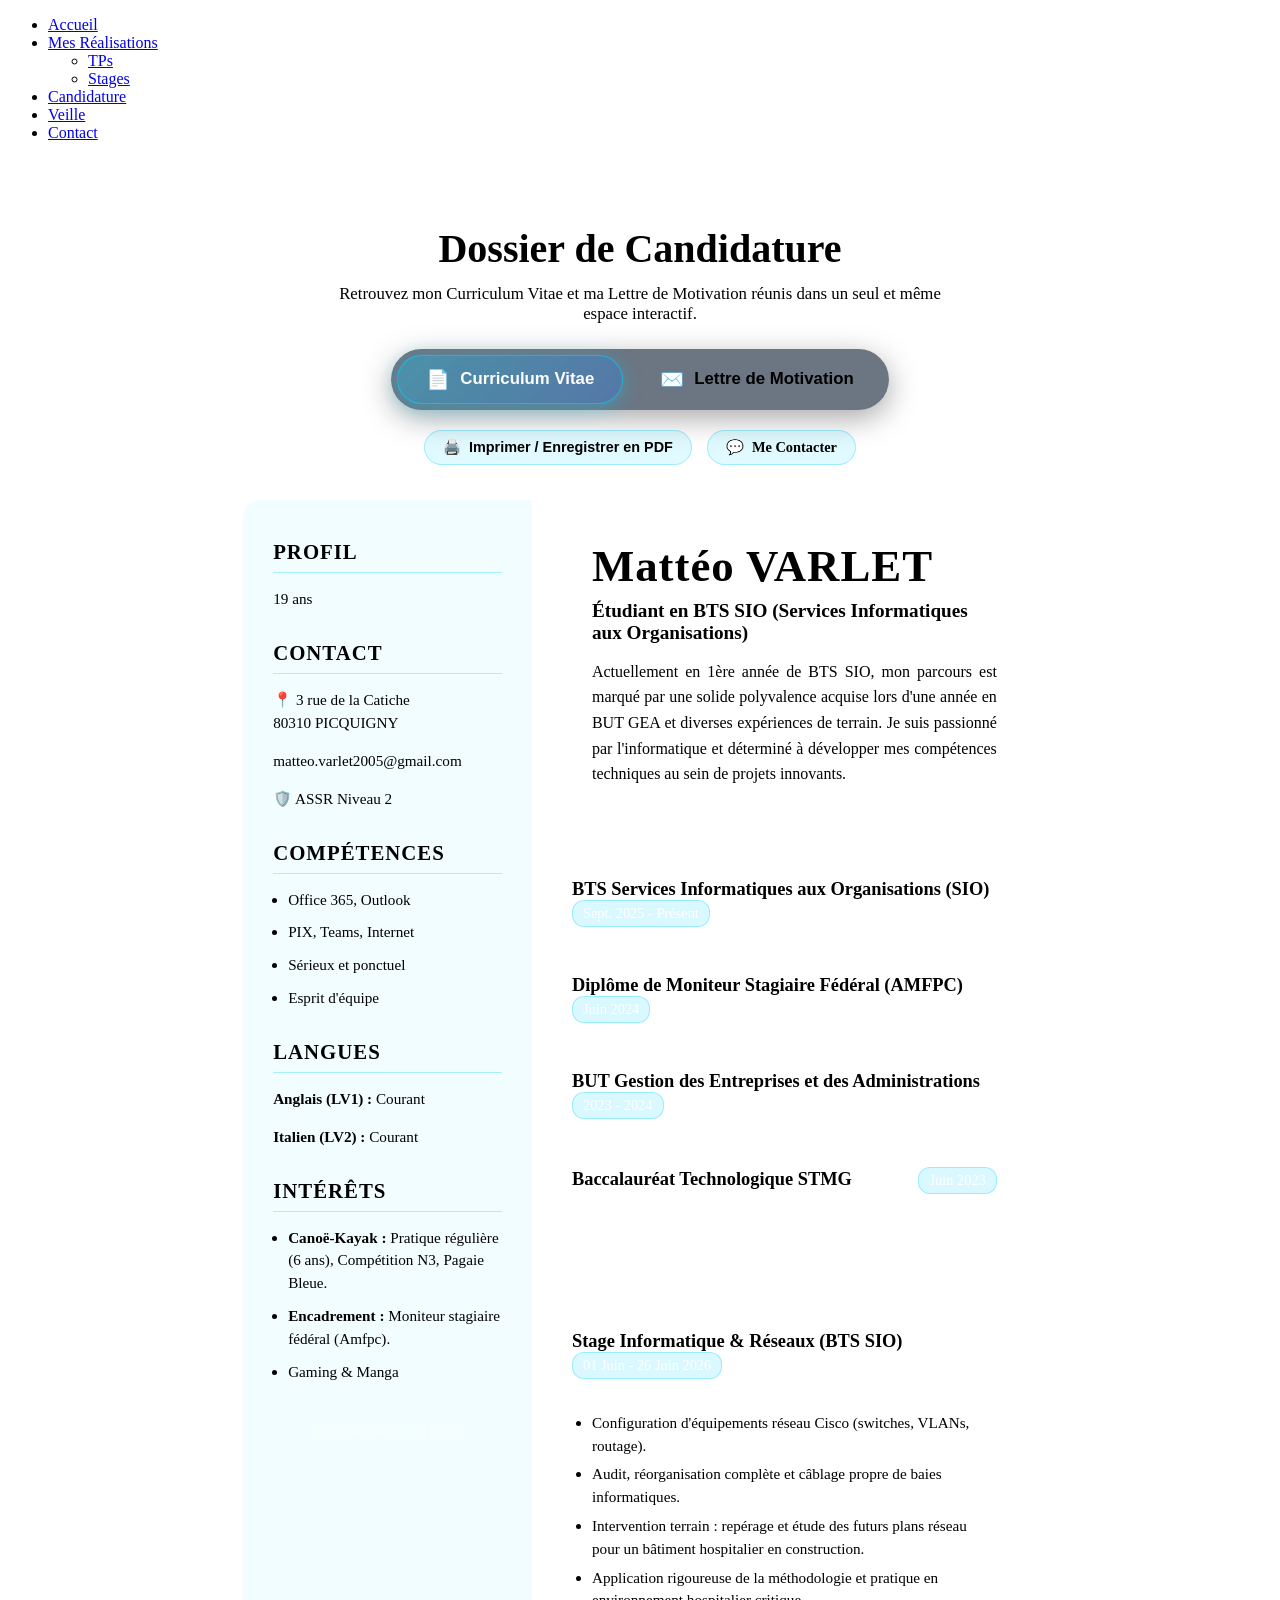
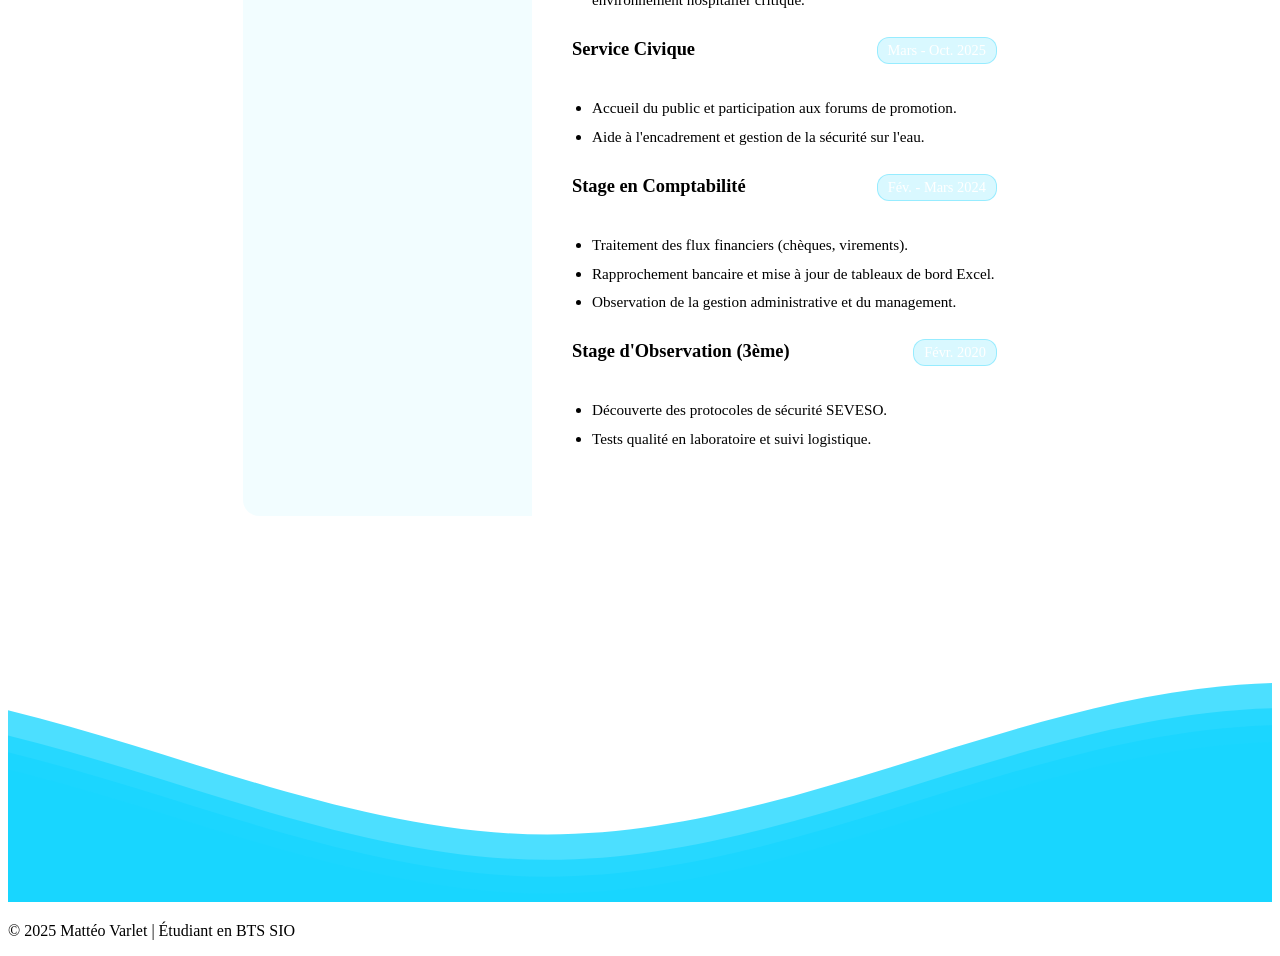
==== candidature.html @ 3c4ed254 "Add files via upload" ====
<!DOCTYPE html>
<html lang="fr">
<head>
    <meta charset="UTF-8" />
    <meta name="viewport" content="width=device-width, initial-scale=1" />
    <title>Candidature (CV & Lettre) - Portfolio de Mattéo Varlet</title>
    <link rel="stylesheet" href="css/style.css" />
    <script src="https://code.jquery.com/jquery-3.6.0.min.js"></script>
    <style>
        /* ========================================================
           STYLES ONGLET CANDIDATURE (CV & LETTRE DE MOTIVATION)
           ======================================================== */
        
        .candidature-header {
            text-align: center;
            margin-bottom: 35px;
        }

        .candidature-header h1 {
            font-size: 2.5rem;
            margin-bottom: 12px;
            color: var(--text-primary);
        }

        .candidature-header p {
            color: var(--text-secondary);
            font-size: 1.05rem;
            max-width: 650px;
            margin: 0 auto 25px;
        }

        /* Barre d'onglets (Switcher Glassmorphism) */
        .cand-switch-container {
            display: inline-flex;
            background: rgba(10, 25, 47, 0.6);
            backdrop-filter: blur(15px);
            -webkit-backdrop-filter: blur(15px);
            border: 1px solid var(--glass-border);
            border-radius: 50px;
            padding: 6px;
            box-shadow: 0 8px 30px rgba(0, 0, 0, 0.35);
            gap: 8px;
            margin-bottom: 20px;
        }

        .cand-tab-btn {
            background: transparent;
            border: 1px solid transparent;
            color: var(--text-secondary);
            font-size: 1.05rem;
            font-weight: 600;
            padding: 12px 28px;
            border-radius: 40px;
            cursor: pointer;
            transition: all 0.3s cubic-bezier(0.4, 0, 0.2, 1);
            display: flex;
            align-items: center;
            gap: 10px;
        }

        .cand-tab-btn:hover {
            color: #ffffff;
            background: rgba(0, 210, 255, 0.08);
        }

        .cand-tab-btn.active {
            background: linear-gradient(135deg, rgba(0, 210, 255, 0.3), rgba(58, 123, 213, 0.45));
            color: #ffffff;
            border: 1px solid rgba(0, 210, 255, 0.6);
            box-shadow: 0 4px 20px rgba(0, 210, 255, 0.35);
        }

        .cand-tab-btn .tab-icon {
            font-size: 1.2rem;
        }

        /* Conteneurs d'onglets */
        .cand-view {
            display: none;
        }

        .cand-view.active {
            display: block;
            animation: fadeInTab 0.4s cubic-bezier(0.4, 0, 0.2, 1) forwards;
        }

        @keyframes fadeInTab {
            from {
                opacity: 0;
                transform: translateY(14px);
            }
            to {
                opacity: 1;
                transform: translateY(0);
            }
        }

        /* Barre d'outils (actions) */
        .cand-actions-bar {
            display: flex;
            justify-content: center;
            gap: 15px;
            margin-bottom: 30px;
        }

        .cand-action-btn {
            display: inline-flex;
            align-items: center;
            gap: 8px;
            background: rgba(0, 210, 255, 0.12);
            color: var(--accent-primary);
            border: 1px solid rgba(0, 210, 255, 0.3);
            padding: 8px 18px;
            border-radius: 20px;
            font-size: 0.9rem;
            font-weight: 600;
            cursor: pointer;
            text-decoration: none;
            transition: all 0.25s ease;
        }

        .cand-action-btn:hover {
            background: var(--accent-primary);
            color: #0b132b;
            box-shadow: 0 0 15px rgba(0, 210, 255, 0.4);
            transform: translateY(-2px);
        }

        /* ─── STYLES CV ─── */
        .cv-wrapper {
            max-width: 210mm;
            margin: 0 auto 50px;
            background: var(--glass-bg);
            backdrop-filter: blur(15px);
            -webkit-backdrop-filter: blur(15px);
            border: 1px solid var(--glass-border);
            border-radius: 16px;
            box-shadow: var(--shadow-glow);
            display: flex;
            overflow: hidden;
            color: var(--text-primary);
        }

        .cv-sidebar {
            width: 35%;
            background: rgba(0, 210, 255, 0.05);
            border-right: 1px solid var(--glass-border);
            padding: 40px 30px;
        }

        .cv-sidebar h2 {
            color: var(--accent-primary);
            font-size: 1.3em;
            border-bottom: 1px solid rgba(0, 210, 255, 0.3);
            padding-bottom: 8px;
            margin-top: 30px;
            margin-bottom: 15px;
            text-transform: uppercase;
            letter-spacing: 1px;
        }

        .cv-sidebar h2:first-child {
            margin-top: 0;
        }

        .cv-sidebar p, .cv-sidebar li {
            font-size: 0.95em;
            margin-bottom: 10px;
            color: var(--text-secondary);
            line-height: 1.5;
        }

        .cv-sidebar ul {
            padding-left: 15px;
            margin: 0;
        }

        .cv-main {
            width: 65%;
            padding: 40px 40px;
        }

        .cv-header {
            border-left: 4px solid var(--accent-primary);
            padding-left: 20px;
            margin-bottom: 40px;
        }

        .cv-header h1 {
            font-size: 2.8em;
            margin: 0;
            color: var(--text-primary);
            letter-spacing: 1px;
        }

        .cv-header .cv-subtitle {
            font-size: 1.2em;
            font-weight: 600;
            color: var(--accent-primary);
            margin-top: 8px;
        }

        .cv-header .cv-objective {
            font-size: 1em;
            color: var(--text-secondary);
            margin-top: 15px;
            line-height: 1.6;
            text-align: justify;
        }

        .cv-section-title {
            font-size: 1.5em;
            color: #fff;
            border-bottom: 2px solid var(--accent-primary);
            margin-top: 35px;
            margin-bottom: 20px;
            padding-bottom: 5px;
            text-transform: uppercase;
            letter-spacing: 1px;
        }

        .cv-item {
            margin-bottom: 25px;
        }

        .cv-item-header {
            display: flex;
            justify-content: space-between;
            align-items: baseline;
            margin-bottom: 5px;
            flex-wrap: wrap;
        }

        .cv-item-title {
            font-size: 1.15em;
            font-weight: 600;
            color: var(--accent-primary);
        }

        .cv-item-date {
            font-size: 0.9em;
            color: #fff;
            background: rgba(0, 210, 255, 0.15);
            border: 1px solid rgba(0, 210, 255, 0.3);
            padding: 4px 10px;
            border-radius: 12px;
            white-space: nowrap;
        }

        .cv-item-sub {
            font-style: italic;
            color: #fff;
            display: block;
            margin-bottom: 10px;
        }

        .cv-item ul {
            margin: 0;
            padding-left: 20px;
        }

        .cv-item li {
            color: var(--text-secondary);
            margin-bottom: 6px;
            font-size: 0.95em;
            line-height: 1.5;
        }

        /* ─── STYLES LETTRE DE MOTIVATION ─── */
        .lm-wrapper {
            max-width: 820px;
            margin: 0 auto 50px;
            background: var(--glass-bg);
            backdrop-filter: blur(15px);
            -webkit-backdrop-filter: blur(15px);
            border: 1px solid var(--glass-border);
            border-radius: 16px;
            padding: 50px 60px;
            box-shadow: var(--shadow-glow);
            color: var(--text-primary);
            line-height: 1.85;
            font-size: 1.05em;
        }

        .lm-header {
            margin-bottom: 35px;
            border-bottom: 2px solid rgba(0, 210, 255, 0.3);
            padding-bottom: 20px;
        }

        .lm-object {
            font-weight: 700;
            color: var(--accent-primary);
            font-size: 1.25em;
        }

        .lm-content p {
            margin-bottom: 20px;
            color: var(--text-secondary);
            text-align: justify;
        }

        .lm-content ul {
            margin-bottom: 25px;
            padding-left: 20px;
        }

        .lm-content li {
            color: var(--text-secondary);
            margin-bottom: 12px;
            padding-left: 10px;
        }

        .lm-signature {
            margin-top: 45px;
            text-align: right;
            border-top: 1px solid rgba(255, 255, 255, 0.1);
            padding-top: 20px;
        }

        .lm-signature span {
            display: block;
            color: var(--accent-primary);
            font-size: 1.35em;
            font-weight: 700;
            margin-top: 10px;
            font-family: 'Georgia', serif;
            letter-spacing: 1px;
        }

        /* ─── RESPONSIVE ─── */
        @media (max-width: 768px) {
            .cand-switch-container {
                width: 100%;
                justify-content: center;
            }
            .cand-tab-btn {
                padding: 10px 18px;
                font-size: 0.95rem;
            }
            .cv-wrapper {
                flex-direction: column;
            }
            .cv-sidebar, .cv-main {
                width: 100%;
                padding: 30px 20px;
            }
            .cv-sidebar {
                border-right: none;
                border-bottom: 1px solid var(--glass-border);
            }
            .cv-item-header {
                flex-direction: column;
            }
            .cv-item-date {
                margin-top: 5px;
                display: inline-block;
            }
            .lm-wrapper {
                padding: 30px 20px;
            }
        }

        /* Impression propre */
        @media print {
            nav, .cand-switch-container, .cand-actions-bar, footer, .water-waves, #stars-container {
                display: none !important;
            }
            body {
                background: white !important;
                color: black !important;
            }
            .cand-view {
                display: block !important;
                opacity: 1 !important;
                transform: none !important;
            }
            .cv-wrapper, .lm-wrapper {
                border: none !important;
                box-shadow: none !important;
                background: white !important;
                color: black !important;
            }
        }
    </style>
</head>
<body>

    <nav>
        <ul class="menu">
            <li><a href="index.html">Accueil</a></li>
            <li>
                <a href="#">Mes Réalisations</a>
                <ul>
                    <li><a href="tp.html">TPs</a></li>
                    <li><a href="stages.html">Stages</a></li>
                </ul>
            </li>
            <li><a href="candidature.html" class="active">Candidature</a></li>
            <li><a href="veille.html">Veille</a></li> 
            <li><a href="contact.html">Contact</a></li>
        </ul>
    </nav>

    <main class="container" style="padding-top: 40px; padding-bottom: 100px;">
        
        <header class="candidature-header">
            <h1>Dossier de Candidature</h1>
            <p>Retrouvez mon Curriculum Vitae et ma Lettre de Motivation réunis dans un seul et même espace interactif.</p>
            
            <!-- Sélecteur d'onglet -->
            <div class="cand-switch-container" role="tablist">
                <button type="button" class="cand-tab-btn active" id="tab-btn-cv" role="tab" aria-selected="true" onclick="switchCandidatureTab('cv')">
                    <span class="tab-icon">📄</span> Curriculum Vitae
                </button>
                <button type="button" class="cand-tab-btn" id="tab-btn-lm" role="tab" aria-selected="false" onclick="switchCandidatureTab('lm')">
                    <span class="tab-icon">✉️</span> Lettre de Motivation
                </button>
            </div>

            <!-- Actions rapides -->
            <div class="cand-actions-bar">
                <button type="button" class="cand-action-btn" onclick="window.print()">
                    <span>🖨️</span> Imprimer / Enregistrer en PDF
                </button>
                <a href="contact.html" class="cand-action-btn">
                    <span>💬</span> Me Contacter
                </a>
            </div>
        </header>

        <!-- ==============================================
             VUE 1 : CURRICULUM VITAE
             ============================================== -->
        <section id="view-cv" class="cand-view active" role="tabpanel">
            <div class="cv-wrapper">
                
                <!-- Sidebar -->
                <aside class="cv-sidebar">
                    <h2>Profil</h2>
                    <p>19 ans</p>
                    
                    <h2>Contact</h2>
                    <p>📍 3 rue de la Catiche<br>80310 PICQUIGNY</p>
                    <p>matteo.varlet2005@gmail.com</p>
                    <p>🛡️ ASSR Niveau 2</p>
                    
                    <h2>Compétences</h2>
                    <ul>
                        <li>Office 365, Outlook</li>
                        <li>PIX, Teams, Internet</li>
                        <li>Sérieux et ponctuel</li>
                        <li>Esprit d'équipe</li>
                    </ul>
                    
                    <h2>Langues</h2>
                    <p><b>Anglais (LV1) :</b> Courant</p>
                    <p><b>Italien (LV2) :</b> Courant</p>
                    
                    <h2>Intérêts</h2>
                    <ul>
                        <li><b>Canoë-Kayak :</b> Pratique régulière (6 ans), Compétition N3, Pagaie Bleue.</li>
                        <li><b>Encadrement :</b> Moniteur stagiaire fédéral (Amfpc).</li>
                        <li>Gaming & Manga</li>
                    </ul>
                    
                    <p style="font-size: 0.85em; margin-top: 40px; color: rgba(255,255,255,0.3); text-align: center;">JDC effectuée le 15/11/2023</p>
                </aside>

                <!-- Main Content -->
                <div class="cv-main">
                    <div class="cv-header">
                        <h1>Mattéo VARLET</h1>
                        <div class="cv-subtitle">Étudiant en BTS SIO (Services Informatiques aux Organisations)</div>
                        <div class="cv-objective">
                            Actuellement en 1ère année de BTS SIO, mon parcours est marqué par une solide polyvalence acquise lors d'une année en BUT GEA et diverses expériences de terrain. Je suis passionné par l'informatique et déterminé à développer mes compétences techniques au sein de projets innovants.
                        </div>
                    </div>
                    
                    <div class="cv-section-title">Formation / Diplômes</div>
                    
                    <div class="cv-item">
                        <div class="cv-item-header">
                            <span class="cv-item-title">BTS Services Informatiques aux Organisations (SIO)</span>
                            <span class="cv-item-date">Sept. 2025 - Présent</span>
                        </div>
                        <span class="cv-item-sub">Lycée Saint-Rémi, Amiens</span>
                    </div>
                    
                    <div class="cv-item">
                        <div class="cv-item-header">
                            <span class="cv-item-title">Diplôme de Moniteur Stagiaire Fédéral (AMFPC)</span>
                            <span class="cv-item-date">Juin 2024</span>
                        </div>
                        <span class="cv-item-sub">Canoë-Kayak</span>
                    </div>
                    
                    <div class="cv-item">
                        <div class="cv-item-header">
                            <span class="cv-item-title">BUT Gestion des Entreprises et des Administrations</span>
                            <span class="cv-item-date">2023 - 2024</span>
                        </div>
                        <span class="cv-item-sub">IUT d'Amiens (1ère année validée)</span>
                    </div>
                    
                    <div class="cv-item">
                        <div class="cv-item-header">
                            <span class="cv-item-title">Baccalauréat Technologique STMG</span>
                            <span class="cv-item-date">Juin 2023</span>
                        </div>
                        <span class="cv-item-sub">Série Management et Gestion - Lycée La Hotoie, Amiens</span>
                    </div>
                    
                    <div class="cv-section-title">Expériences Professionnelles</div>
                    
                    <div class="cv-item">
                        <div class="cv-item-header">
                            <span class="cv-item-title">Stage Informatique & Réseaux (BTS SIO)</span>
                            <span class="cv-item-date">01 Juin - 26 Juin 2026</span>
                        </div>
                        <span class="cv-item-sub">EPSM de la Somme, Amiens (Service Informatique – 4 semaines)</span>
                        <ul>
                            <li>Configuration d'équipements réseau Cisco (switches, VLANs, routage).</li>
                            <li>Audit, réorganisation complète et câblage propre de baies informatiques.</li>
                            <li>Intervention terrain : repérage et étude des futurs plans réseau pour un bâtiment hospitalier en construction.</li>
                            <li>Application rigoureuse de la méthodologie et pratique en environnement hospitalier critique.</li>
                        </ul>
                    </div>
                    
                    <div class="cv-item">
                        <div class="cv-item-header">
                            <span class="cv-item-title">Service Civique</span>
                            <span class="cv-item-date">Mars - Oct. 2025</span>
                        </div>
                        <span class="cv-item-sub">Base Nautique de Picquigny (7 mois)</span>
                        <ul>
                            <li>Accueil du public et participation aux forums de promotion.</li>
                            <li>Aide à l'encadrement et gestion de la sécurité sur l'eau.</li>
                        </ul>
                    </div>
                    
                    <div class="cv-item">
                        <div class="cv-item-header">
                            <span class="cv-item-title">Stage en Comptabilité</span>
                            <span class="cv-item-date">Fév. - Mars 2024</span>
                        </div>
                        <span class="cv-item-sub">CAF de la Somme, Amiens (4 semaines)</span>
                        <ul>
                            <li>Traitement des flux financiers (chèques, virements).</li>
                            <li>Rapprochement bancaire et mise à jour de tableaux de bord Excel.</li>
                            <li>Observation de la gestion administrative et du management.</li>
                        </ul>
                    </div>
                    
                    <div class="cv-item">
                        <div class="cv-item-header">
                            <span class="cv-item-title">Stage d'Observation (3ème)</span>
                            <span class="cv-item-date">Févr. 2020</span>
                        </div>
                        <span class="cv-item-sub">Procter & Gamble, Amiens</span>
                        <ul>
                            <li>Découverte des protocoles de sécurité SEVESO.</li>
                            <li>Tests qualité en laboratoire et suivi logistique.</li>
                        </ul>
                    </div>

                </div>
            </div>
        </section>

        <!-- ==============================================
             VUE 2 : LETTRE DE MOTIVATION
             ============================================== -->
        <section id="view-lm" class="cand-view" role="tabpanel">
            <article class="lm-wrapper">
                <div class="lm-header">
                    <div class="lm-object">Objet : Motivé pour rejoindre votre équipe</div>
                </div>

                <div class="lm-content">
                    <p>Madame, Monsieur,</p>
                    
                    <p>Actuellement en BTS SIO, je ne cherche pas seulement à valider un diplôme, mais à mettre mon énergie et ma curiosité au service d'une entreprise qui bouge.</p>
                    
                    <p>Mon parcours est un peu atypique : j'ai commencé par la gestion (BUT GEA) avant de réaliser que ma place était dans l'informatique. Ce changement de cap prouve une chose : quand je m'engage dans une voie, c'est par choix et avec détermination.</p>
                    
                    <p>Ce qui me distingue ? Mon autonomie et mon esprit d'équipe, forgés sur le terrain :</p>
                    <ul>
                        <li><strong>7 mois de Service Civique</strong> à gérer du public et de la sécurité.</li>
                        <li><strong>6 ans de Canoë-Kayak en compétition</strong>, où j'ai appris que la discipline et l'entraide sont les clés de la réussite.</li>
                        <li><strong>Une expérience en comptabilité à la CAF</strong> qui m'a appris la rigueur et le sens du détail.</li>
                    </ul>
                    
                    <p>Je ne prétends pas tout savoir, mais j'apprends vite, je suis ponctuel et je sais m'intégrer rapidement à une équipe. Je maîtrise déjà les outils collaboratifs classiques et j'ai hâte de passer à la vitesse supérieure sur des projets techniques.</p>
                    
                    <p>On en discute de vive voix ?</p>
                </div>

                <div class="lm-signature">
                    Cordialement,
                    <span>Mattéo VARLET</span>
                </div>
            </article>
        </section>

    </main>

    <div class="water-waves">
        <svg class="waves" xmlns="http://www.w3.org/2000/svg" xmlns:xlink="http://www.w3.org/1999/xlink" viewBox="0 24 150 28" preserveAspectRatio="none" shape-rendering="auto">
            <defs>
                <path id="gentle-wave" d="M-160 44c30 0 58-18 88-18s 58 18 88 18 58-18 88-18 58 18 88 18 v44h-352z" />
            </defs>
            <g class="parallax">
                <use xlink:href="#gentle-wave" x="48" y="0" fill="rgba(0, 210, 255, 0.7)" />
                <use xlink:href="#gentle-wave" x="48" y="3" fill="rgba(0, 210, 255, 0.5)" />
                <use xlink:href="#gentle-wave" x="48" y="5" fill="rgba(0, 210, 255, 0.3)" />
                <use xlink:href="#gentle-wave" x="48" y="7" fill="rgba(0, 210, 255, 0.1)" />
            </g>
        </svg>
    </div>

    <footer>
        <div class="container">
            <p>&copy; 2025 Mattéo Varlet | Étudiant en BTS SIO</p>
        </div>
    </footer>

    <script src="js/script.js"></script>
    <script>
        function switchCandidatureTab(tab) {
            const btnCv = document.getElementById('tab-btn-cv');
            const btnLm = document.getElementById('tab-btn-lm');
            const viewCv = document.getElementById('view-cv');
            const viewLm = document.getElementById('view-lm');

            if (tab === 'lm') {
                btnLm.classList.add('active');
                btnLm.setAttribute('aria-selected', 'true');
                btnCv.classList.remove('active');
                btnCv.setAttribute('aria-selected', 'false');

                viewCv.classList.remove('active');
                viewLm.classList.add('active');
                history.replaceState(null, null, '#lm');
            } else {
                btnCv.classList.add('active');
                btnCv.setAttribute('aria-selected', 'true');
                btnLm.classList.remove('active');
                btnLm.setAttribute('aria-selected', 'false');

                viewLm.classList.remove('active');
                viewCv.classList.add('active');
                history.replaceState(null, null, '#cv');
            }
        }

        // Gestion de l'ancre URL (#lm ou #cv) au chargement
        window.addEventListener('DOMContentLoaded', () => {
            const hash = window.location.hash.toLowerCase();
            if (hash === '#lm' || hash === '#lettre' || hash === '#lettre-motivation') {
                switchCandidatureTab('lm');
            } else {
                switchCandidatureTab('cv');
            }
        });
    </script>
</body>
</html>
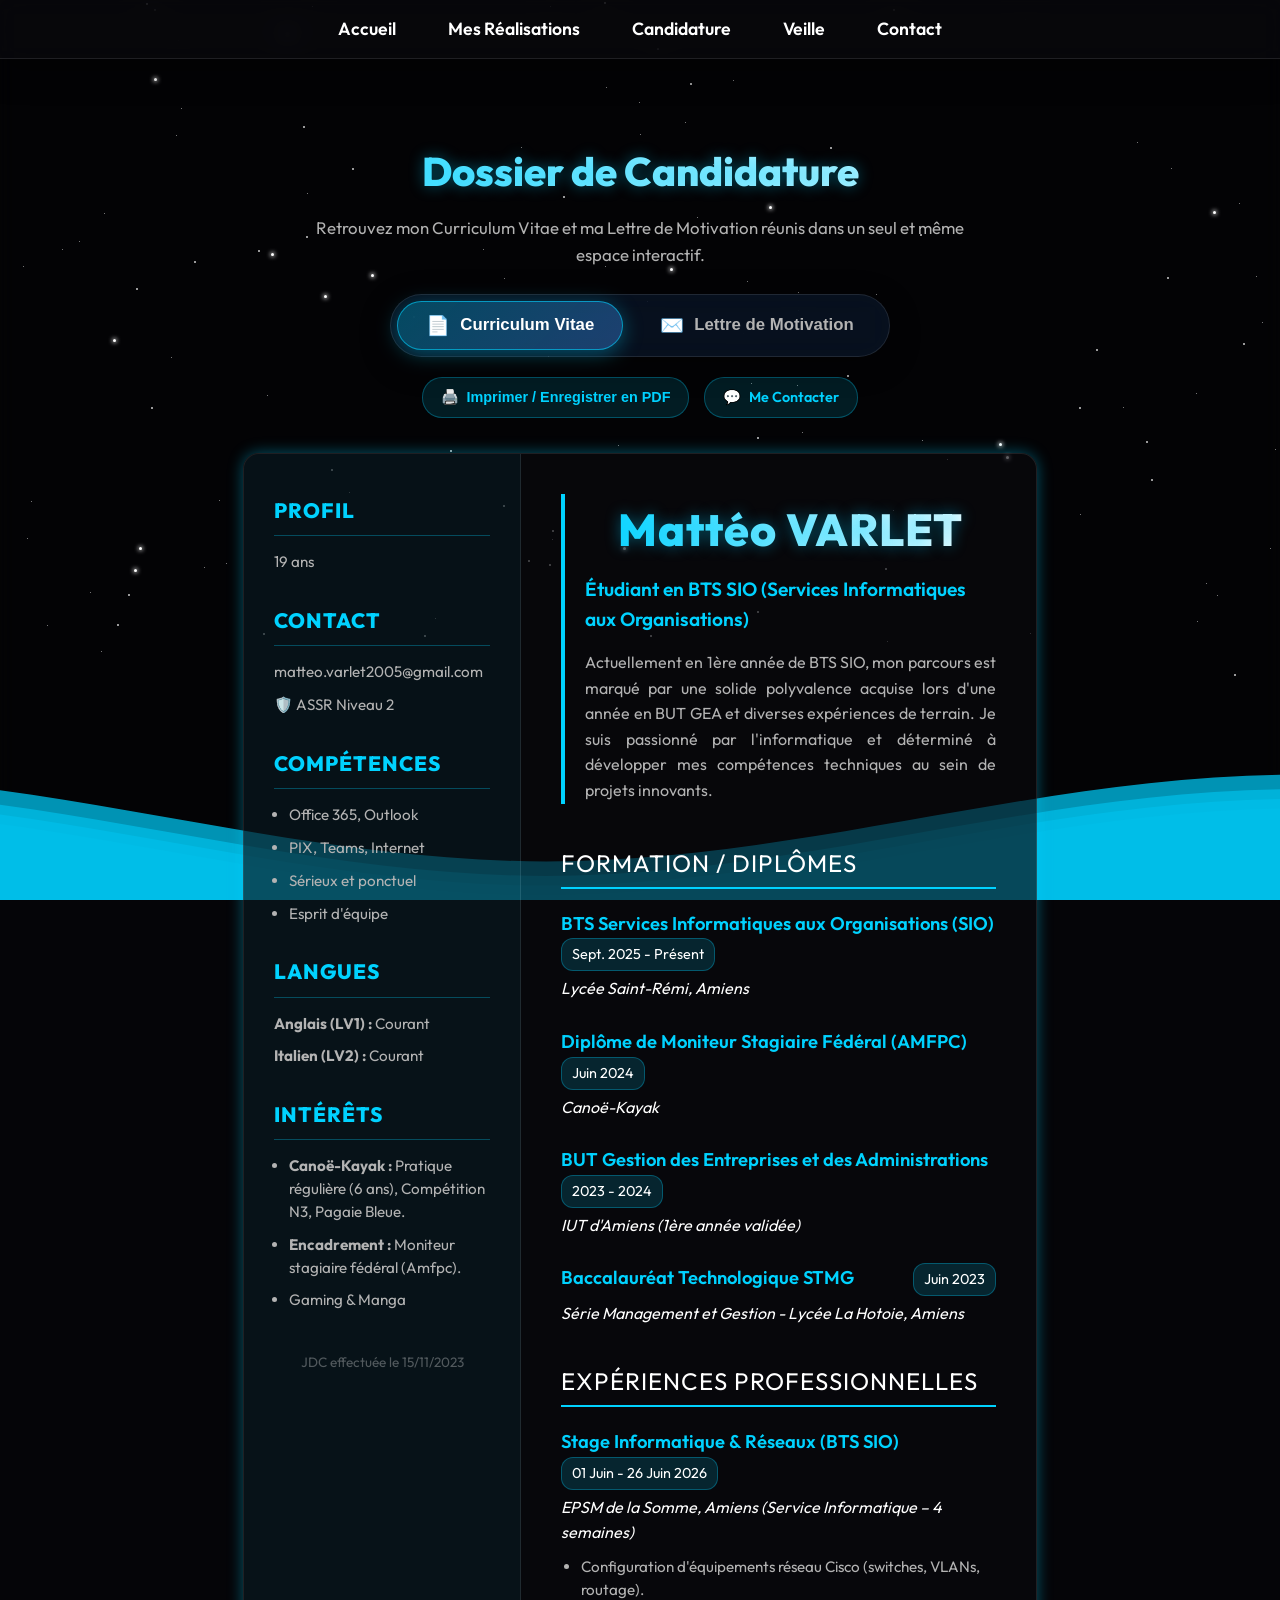
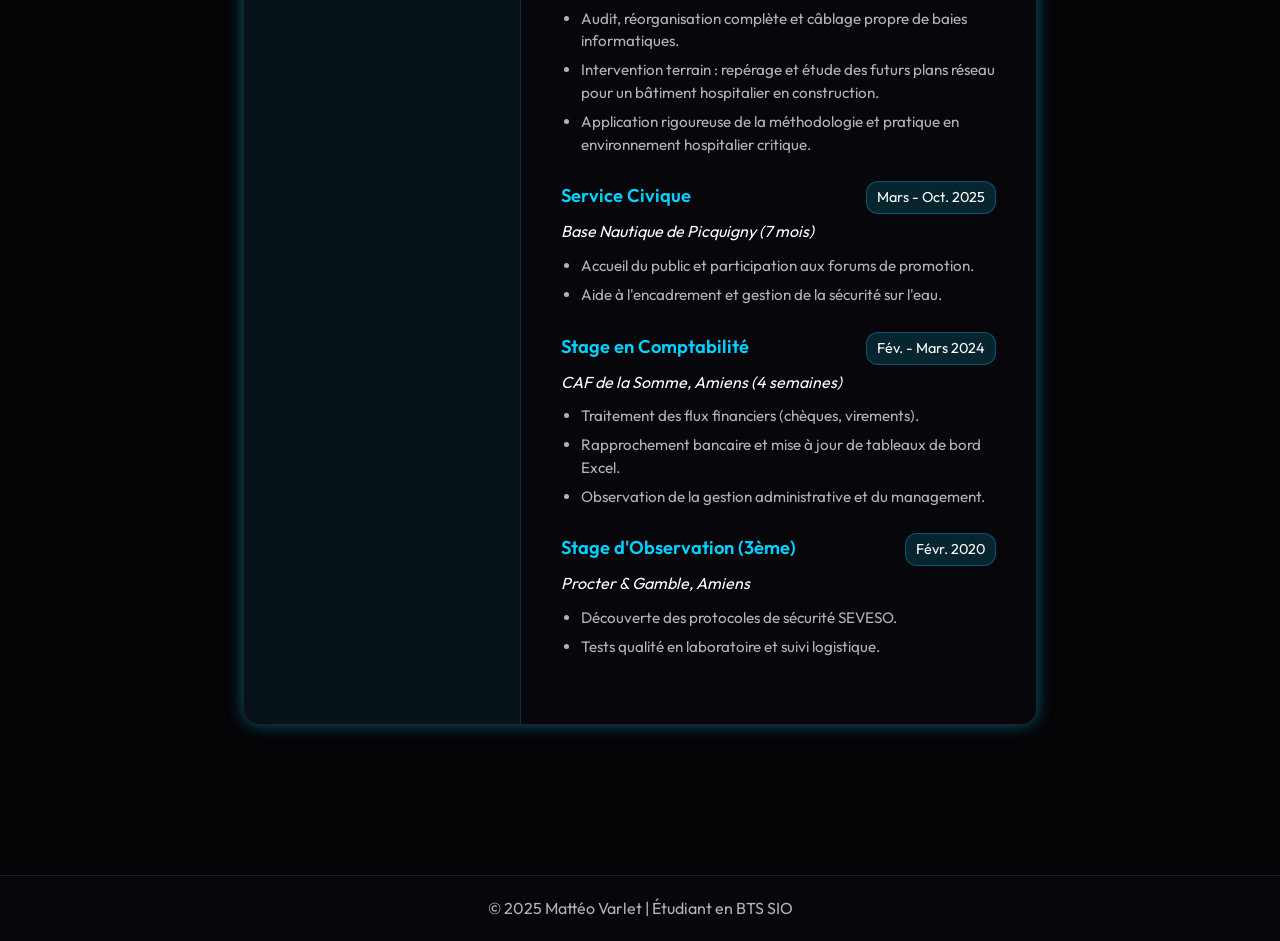
==== commit 5eb12033: "Add files via upload" ====
--- a/candidature.html
+++ b/candidature.html
@@ -441,7 +441,6 @@
                     <p>19 ans</p>
                     
                     <h2>Contact</h2>
-                    <p>📍 3 rue de la Catiche<br>80310 PICQUIGNY</p>
                     <p>matteo.varlet2005@gmail.com</p>
                     <p>🛡️ ASSR Niveau 2</p>
                     
--- a/css/style.css
+++ b/css/style.css
@@ -0,0 +1,1389 @@
+﻿@import url('https://fonts.googleapis.com/css2?family=Outfit:wght@300;400;600;800&display=swap');
+
+/* ========================================================== */
+/* 1. VARIABLES ET THÈME (GLASSMORPHISM / TECH)               */
+/* ========================================================== */
+
+:root {
+    /* Couleurs principales (Noir, Bleu Ciel, Blanc) */
+    --accent-primary: #00d2ff;
+    /* Bleu Ciel éclatant */
+    --accent-secondary: #ffffff;
+    /* Blanc */
+
+    /* Fonds Glassmorphism (Noir) */
+    --glass-bg: rgba(10, 10, 15, 0.65);
+    --glass-bg-hover: rgba(25, 25, 30, 0.8);
+    --glass-border: rgba(255, 255, 255, 0.1);
+
+    /* Texte */
+    --text-primary: #ffffff;
+    --text-secondary: #b3b3b3;
+
+    /* Ombres */
+    --shadow-soft: 0 8px 32px 0 rgba(0, 0, 0, 0.5);
+    --shadow-glow: 0 0 15px rgba(0, 210, 255, 0.4);
+}
+
+/* ========================================================== */
+/* 2. GLOBAL & TYPOGRAPHIE                                    */
+/* ========================================================== */
+
+html {
+    scroll-behavior: smooth;
+}
+
+* {
+    box-sizing: border-box;
+    margin: 0;
+    padding: 0;
+}
+
+::selection {
+    background: var(--accent-primary);
+    color: #000;
+}
+
+body {
+    font-family: 'Outfit', sans-serif;
+    line-height: 1.6;
+    color: var(--text-primary);
+    background-color: #050508;
+    /* Fond noir profond de secours */
+
+    /* Paramètres pour le GIF en arrière-plan */
+    background-image: url('../images/fond.gif');
+    /* Mettez votre GIF ici */
+    background-size: cover;
+    background-position: center;
+    background-attachment: fixed;
+
+    -webkit-font-smoothing: antialiased;
+    -moz-osx-font-smoothing: grayscale;
+    min-height: 100vh;
+    display: flex;
+    flex-direction: column;
+}
+
+/* ──────────────────────────────────────────────────────────── */
+/* CUSTOM SCROLLBAR                                             */
+/* ──────────────────────────────────────────────────────────── */
+::-webkit-scrollbar {
+    width: 8px;
+}
+
+::-webkit-scrollbar-track {
+    background: #050508;
+}
+
+::-webkit-scrollbar-thumb {
+    background: linear-gradient(to bottom, var(--accent-primary), #0077b6);
+    border-radius: 10px;
+}
+
+::-webkit-scrollbar-thumb:hover {
+    background: var(--accent-primary);
+    box-shadow: 0 0 10px var(--accent-primary);
+}
+
+/* Le main passe au-dessus du kayak et des étoiles */
+main {
+    position: relative;
+    z-index: 2;
+}
+
+/* Couche d'assombrissement par dessus le GIF pour la lisibilité */
+body::before {
+    content: '';
+    position: fixed;
+    top: 0;
+    left: 0;
+    right: 0;
+    bottom: 0;
+    background: rgba(0, 0, 0, 0.3);
+    /* Noir beaucoup moins opaque */
+    backdrop-filter: blur(8px);
+    /* Effet de flou sur le fond */
+    -webkit-backdrop-filter: blur(8px);
+    z-index: -1;
+    transition: background 1s ease, backdrop-filter 1s ease;
+}
+
+.container {
+    width: 90%;
+    max-width: 1200px;
+    margin: 0 auto;
+    padding: 0 15px;
+}
+
+h1,
+h2,
+h3,
+h4 {
+    font-weight: 800;
+}
+
+main h1 {
+    font-size: 3em;
+    margin-top: 40px;
+    margin-bottom: 20px;
+    text-align: center;
+    background: linear-gradient(90deg, var(--accent-primary), var(--accent-secondary));
+    -webkit-background-clip: text;
+    -webkit-text-fill-color: transparent;
+    text-shadow: var(--shadow-glow);
+}
+
+main h2 {
+    color: var(--text-primary);
+    border-bottom: 2px solid var(--accent-primary);
+    padding-bottom: 10px;
+    margin-top: 50px;
+    margin-bottom: 30px;
+    font-size: 2em;
+}
+
+hr {
+    border: none;
+    height: 1px;
+    background: var(--glass-border);
+    margin: 40px 0;
+}
+
+/* ========================================================== */
+/* 3. NAVIGATION (GLASSMORPHISM)                              */
+/* ========================================================== */
+
+nav {
+    background: var(--glass-bg);
+    backdrop-filter: blur(12px);
+    -webkit-backdrop-filter: blur(12px);
+    border-bottom: 1px solid var(--glass-border);
+    padding: 15px 0;
+    position: sticky;
+    top: 0;
+    z-index: 1000;
+    box-shadow: var(--shadow-soft);
+}
+
+nav ul.menu {
+    list-style: none;
+    display: flex;
+    justify-content: center;
+    align-items: center;
+    flex-wrap: wrap;
+    gap: 20px;
+}
+
+nav ul li {
+    position: relative;
+}
+
+nav ul li a {
+    color: var(--text-primary);
+    text-decoration: none;
+    font-weight: 600;
+    font-size: 1.1em;
+    padding: 8px 16px;
+    border-radius: 8px;
+    transition: all 0.4s cubic-bezier(0.4, 0, 0.2, 1);
+}
+
+nav ul li a:hover {
+    color: var(--accent-primary);
+    text-shadow: 0 0 8px rgba(0, 210, 255, 0.6);
+}
+
+nav ul li a::after {
+    content: '';
+    position: absolute;
+    bottom: 0;
+    left: 50%;
+    width: 0;
+    height: 2px;
+    background: var(--accent-primary);
+    transition: all 0.3s ease;
+    transform: translateX(-50%);
+    box-shadow: 0 0 10px var(--accent-primary);
+}
+
+nav ul li a:hover::after {
+    width: 70%;
+}
+
+/* Sous-menu */
+nav ul li ul {
+    display: none;
+    position: absolute;
+    top: 100%;
+    left: 50%;
+    transform: translateX(-50%) translateY(10px);
+    min-width: 180px;
+    background: var(--glass-bg);
+    backdrop-filter: blur(15px);
+    border: 1px solid var(--glass-border);
+    border-radius: 12px;
+    padding: 10px 0;
+    box-shadow: var(--shadow-soft);
+    opacity: 0;
+    transition: opacity 0.3s ease, transform 0.3s ease;
+}
+
+nav ul li:hover>ul {
+    display: flex;
+    flex-direction: column;
+    opacity: 1;
+    transform: translateX(-50%) translateY(0);
+}
+
+nav ul li ul li {
+    width: 100%;
+}
+
+nav ul li ul li a {
+    padding: 10px 20px;
+    display: block;
+    font-size: 1em;
+    text-align: center;
+}
+
+nav ul li ul li a:hover {
+    background: rgba(255, 255, 255, 0.1);
+}
+
+/* ========================================================== */
+/* CHAMP D'ÉTOILES                                            */
+/* ========================================================== */
+
+#stars-container {
+    position: fixed;
+    top: 0;
+    left: 0;
+    width: 100%;
+    height: 100%;
+    pointer-events: none;
+    z-index: 0;
+    overflow: hidden;
+}
+
+.star {
+    position: absolute;
+    border-radius: 50%;
+    background: #ffffff;
+    /* animation: twinkle var(--dur, 3s) ease-in-out infinite; */
+}
+
+.star-sm {
+    width: 1px;
+    height: 1px;
+    opacity: 0.6;
+}
+
+.star-md {
+    width: 2px;
+    height: 2px;
+    opacity: 0.8;
+}
+
+.star-lg {
+    width: 3px;
+    height: 3px;
+    opacity: 1;
+    box-shadow: 0 0 4px 1px rgba(255, 255, 255, 0.7);
+}
+
+@keyframes twinkle {
+
+    0%,
+    100% {
+        opacity: 0.1;
+        transform: scale(1);
+    }
+
+    50% {
+        opacity: 1;
+        transform: scale(1.4);
+    }
+}
+
+/* ========================================================== */
+/* KAYAK SVG ANIMÉ                                            */
+/* ========================================================== */
+
+#kayak-wrapper {
+    position: fixed;
+    bottom: 40px;
+    left: -250px;
+    z-index: 1;
+    pointer-events: none;
+    display: none;
+    transition: left 8s linear, opacity 0.6s ease;
+    filter: drop-shadow(0 4px 8px rgba(0, 0, 0, 0.5));
+}
+
+#kayak-svg {
+    animation: kayakBob 1.8s ease-in-out infinite;
+}
+
+.paddle-rowing {
+    transform-origin: 110px 38px;
+    animation: paddleRow 1.2s ease-in-out infinite;
+}
+
+@keyframes paddleRow {
+
+    0%,
+    100% {
+        transform: rotate(0deg);
+    }
+
+    25% {
+        transform: rotate(15deg) translateY(2px);
+    }
+
+    75% {
+        transform: rotate(-15deg) translateY(2px);
+    }
+}
+
+@keyframes kayakBob {
+
+    0%,
+    100% {
+        transform: translateY(0) rotate(0deg);
+    }
+
+    50% {
+        transform: translateY(-6px) rotate(-3deg);
+    }
+}
+
+/* ========================================================== */
+/* 4. ACCUEIL (HERO SECTION – REDESIGN COMPLET)               */
+/* ========================================================== */
+
+/* Rétro-compat : ancienne classe .hero (autres pages) */
+.hero {
+    flex: 1;
+    display: flex;
+    align-items: center;
+    justify-content: center;
+    text-align: center;
+    min-height: 80vh;
+}
+
+.hero-content {
+    background: var(--glass-bg);
+    backdrop-filter: blur(10px);
+    border: 1px solid var(--glass-border);
+    padding: 60px 40px;
+    border-radius: 24px;
+    box-shadow: var(--shadow-soft);
+    max-width: 800px;
+    animation: fadeIn 1s ease-out forwards;
+}
+
+.hero h1 {
+    font-size: 4em;
+    margin-top: 0;
+    margin-bottom: 20px;
+}
+
+.hero p {
+    font-size: 1.4em;
+    color: var(--text-secondary);
+    margin-bottom: 40px;
+}
+
+.hero-actions {
+    display: flex;
+    justify-content: center;
+    gap: 20px;
+}
+
+/* ── NOUVELLE PAGE D'ACCUEIL ── */
+.hero-fullpage {
+    min-height: 100vh;
+    display: flex;
+    flex-direction: column;
+    align-items: center;
+    justify-content: center;
+    text-align: center;
+    padding: 100px 20px 140px;
+    position: relative;
+    z-index: 1;
+}
+
+.hero-badge {
+    display: inline-block;
+    background: rgba(0, 210, 255, 0.12);
+    border: 1px solid rgba(0, 210, 255, 0.4);
+    color: var(--accent-primary);
+    font-size: 0.95em;
+    font-weight: 600;
+    padding: 6px 20px;
+    border-radius: 50px;
+    margin-bottom: 28px;
+    letter-spacing: 0.05em;
+    animation: fadeInDown 0.8s ease-out both;
+}
+
+.hero-name {
+    font-size: clamp(3em, 9vw, 6.5em);
+    font-weight: 800;
+    line-height: 1.05;
+    margin: 0 0 20px;
+    color: var(--text-primary);
+    animation: fadeInDown 1s ease-out 0.1s both;
+    background: none;
+    -webkit-text-fill-color: var(--text-primary);
+}
+
+.accent-gradient {
+    background: linear-gradient(90deg, var(--accent-primary), #a0e9ff);
+    -webkit-background-clip: text;
+    -webkit-text-fill-color: transparent;
+}
+
+.hero-subtitle {
+    font-size: clamp(1.1em, 3vw, 1.6em);
+    color: var(--accent-primary);
+    font-weight: 600;
+    margin-bottom: 20px;
+    min-height: 2em;
+    animation: fadeInDown 1s ease-out 0.2s both;
+}
+
+.typing-cursor {
+    /* animation: blink 0.8s step-end infinite; */
+    color: var(--accent-primary);
+}
+
+@keyframes blink {
+
+    0%,
+    100% {
+        opacity: 1;
+    }
+
+    50% {
+        opacity: 0;
+    }
+}
+
+.hero-desc {
+    font-size: 1.15em;
+    color: var(--text-secondary);
+    max-width: 580px;
+    margin: 0 auto 40px;
+    line-height: 1.7;
+    animation: fadeInDown 1s ease-out 0.3s both;
+}
+
+.hero-ctas {
+    display: flex;
+    gap: 16px;
+    flex-wrap: wrap;
+    justify-content: center;
+    margin-bottom: 60px;
+    animation: fadeInDown 1s ease-out 0.4s both;
+}
+
+.btn-ghost {
+    background: transparent;
+    color: var(--text-secondary);
+    border: 2px solid rgba(255, 255, 255, 0.15);
+    border-radius: 8px;
+    padding: 12px 24px;
+    font-size: 1.1em;
+    font-weight: 600;
+    cursor: pointer;
+    transition: all 0.4s cubic-bezier(0.4, 0, 0.2, 1);
+    text-decoration: none;
+    display: inline-block;
+}
+
+.btn-ghost:hover {
+    border-color: rgba(255, 255, 255, 0.4);
+    color: var(--text-primary);
+    transform: translateY(-3px);
+}
+
+/* Stats */
+.hero-stats {
+    display: flex;
+    align-items: center;
+    gap: 40px;
+    background: var(--glass-bg);
+    border: 1px solid var(--glass-border);
+    border-radius: 20px;
+    padding: 24px 48px;
+    backdrop-filter: blur(12px);
+    animation: fadeInDown 1s ease-out 0.5s both;
+    flex-wrap: wrap;
+    justify-content: center;
+}
+
+.stat-item {
+    text-align: center;
+    display: flex;
+    flex-direction: column;
+    align-items: center;
+}
+
+.stat-number {
+    font-size: 2.8em;
+    font-weight: 800;
+    color: var(--accent-primary);
+    line-height: 1;
+}
+
+.stat-plus {
+    font-size: 1.4em;
+    font-weight: 800;
+    color: var(--accent-primary);
+    line-height: 1;
+}
+
+.stat-label {
+    font-size: 0.85em;
+    color: var(--text-secondary);
+    margin-top: 6px;
+    font-weight: 600;
+}
+
+.stat-divider {
+    width: 1px;
+    height: 50px;
+    background: var(--glass-border);
+}
+
+/* Indicateur de défilement */
+.scroll-indicator {
+    position: absolute;
+    bottom: 90px;
+    left: 50%;
+    transform: translateX(-50%);
+    display: flex;
+    justify-content: center;
+    animation: fadeInDown 1s ease-out 1s both;
+}
+
+.scroll-indicator span {
+    display: block;
+    width: 24px;
+    height: 40px;
+    border: 2px solid rgba(255, 255, 255, 0.3);
+    border-radius: 12px;
+    position: relative;
+}
+
+.scroll-indicator span::after {
+    content: '';
+    position: absolute;
+    top: 6px;
+    left: 50%;
+    transform: translateX(-50%);
+    width: 4px;
+    height: 8px;
+    background: var(--accent-primary);
+    border-radius: 2px;
+    animation: scrollDot 1.5s ease-in-out infinite;
+}
+
+@keyframes scrollDot {
+    0% {
+        top: 6px;
+        opacity: 1;
+    }
+
+    100% {
+        top: 22px;
+        opacity: 0;
+    }
+}
+
+/* ── SECTIONS COMMUNES ── */
+.section-block {
+    padding: 100px 0;
+    position: relative;
+    z-index: 1;
+}
+
+.section-label {
+    font-size: 0.9em;
+    font-weight: 700;
+    letter-spacing: 0.15em;
+    text-transform: uppercase;
+    color: var(--accent-primary);
+    margin-bottom: 12px;
+    text-align: center;
+}
+
+.section-title {
+    font-size: clamp(2em, 5vw, 3em);
+    font-weight: 800;
+    text-align: center;
+    margin-bottom: 60px;
+    color: var(--text-primary);
+    border: none;
+    margin-top: 0;
+    padding: 0;
+}
+
+/* ── SKILLS GRID ── */
+.skills-grid {
+    display: grid;
+    grid-template-columns: repeat(auto-fit, minmax(280px, 1fr));
+    gap: 28px;
+}
+
+.skill-card {
+    background: var(--glass-bg);
+    border: 1px solid var(--glass-border);
+    border-radius: 20px;
+    padding: 36px 28px;
+    backdrop-filter: blur(12px);
+    transition: transform 0.35s ease, box-shadow 0.35s ease, border-color 0.35s ease;
+    opacity: 0;
+    transform: translateY(30px);
+}
+
+.skill-card.revealed {
+    opacity: 1;
+    transform: translateY(0);
+    transition: opacity 0.6s ease, transform 0.6s ease, box-shadow 0.35s ease, border-color 0.35s ease;
+}
+
+.skill-card:hover {
+    transform: translateY(-8px) scale(1.02);
+    box-shadow: 0 15px 45px rgba(0, 210, 255, 0.3);
+    border-color: var(--accent-primary);
+    background: var(--glass-bg-hover);
+}
+
+.skill-icon {
+    font-size: 2.8em;
+    margin-bottom: 18px;
+    display: block;
+}
+
+.skill-card h3 {
+    font-size: 1.3em;
+    margin-bottom: 12px;
+    color: var(--text-primary);
+}
+
+.skill-card p {
+    color: var(--text-secondary);
+    line-height: 1.6;
+    font-size: 0.95em;
+    margin-bottom: 20px;
+}
+
+.skill-tags {
+    display: flex;
+    flex-wrap: wrap;
+    gap: 8px;
+}
+
+.skill-tags span {
+    font-size: 0.78em;
+    font-weight: 700;
+    padding: 4px 12px;
+    border-radius: 50px;
+    background: rgba(0, 210, 255, 0.12);
+    border: 1px solid rgba(0, 210, 255, 0.3);
+    color: var(--accent-primary);
+}
+
+/* ── TIMELINE ── */
+.timeline {
+    position: relative;
+    max-width: 750px;
+    margin: 0 auto;
+    padding-left: 40px;
+}
+
+.timeline::before {
+    content: '';
+    position: absolute;
+    left: 12px;
+    top: 0;
+    bottom: 0;
+    width: 2px;
+    background: linear-gradient(to bottom, var(--accent-primary), transparent);
+}
+
+.timeline-item {
+    position: relative;
+    margin-bottom: 50px;
+    opacity: 0;
+    transform: translateX(-20px);
+}
+
+.timeline-item.revealed {
+    opacity: 1;
+    transform: translateX(0);
+    transition: opacity 0.6s ease, transform 0.6s ease;
+}
+
+.timeline-dot {
+    position: absolute;
+    left: -34px;
+    top: 18px;
+    width: 14px;
+    height: 14px;
+    border-radius: 50%;
+    background: var(--accent-primary);
+    box-shadow: 0 0 12px rgba(0, 210, 255, 0.7);
+    border: 2px solid #050508;
+}
+
+.timeline-card {
+    background: var(--glass-bg);
+    border: 1px solid var(--glass-border);
+    border-radius: 16px;
+    padding: 28px 32px;
+    backdrop-filter: blur(10px);
+    transition: border-color 0.3s ease, box-shadow 0.3s ease;
+}
+
+.timeline-card:hover {
+    border-color: rgba(0, 210, 255, 0.35);
+    box-shadow: 0 8px 30px rgba(0, 210, 255, 0.15);
+}
+
+.timeline-date {
+    font-size: 0.85em;
+    color: var(--accent-primary);
+    font-weight: 700;
+    letter-spacing: 0.05em;
+    display: block;
+    margin-bottom: 8px;
+}
+
+.timeline-card h3 {
+    font-size: 1.25em;
+    color: var(--text-primary);
+    margin-bottom: 10px;
+}
+
+.timeline-card p {
+    color: var(--text-secondary);
+    font-size: 0.95em;
+    line-height: 1.6;
+    margin-bottom: 14px;
+}
+
+.timeline-badge {
+    display: inline-block;
+    font-size: 0.8em;
+    font-weight: 700;
+    padding: 4px 14px;
+    border-radius: 50px;
+    background: rgba(0, 210, 255, 0.15);
+    border: 1px solid rgba(0, 210, 255, 0.35);
+    color: var(--accent-primary);
+}
+
+/* ── CTA SECTION ── */
+.cta-section {
+    padding: 60px 0 140px;
+    position: relative;
+    z-index: 1;
+}
+
+.cta-card {
+    background: linear-gradient(135deg, rgba(0, 210, 255, 0.1), rgba(10, 10, 15, 0.6));
+    border: 1px solid rgba(0, 210, 255, 0.3);
+    border-radius: 24px;
+    padding: 60px 40px;
+    text-align: center;
+    backdrop-filter: blur(12px);
+    opacity: 0;
+    transform: translateY(20px);
+}
+
+.cta-card.revealed {
+    opacity: 1;
+    transform: translateY(0);
+    transition: opacity 0.7s ease, transform 0.7s ease;
+}
+
+.cta-card h2 {
+    font-size: 2.2em;
+    color: var(--text-primary);
+    margin-bottom: 16px;
+    border: none;
+    margin-top: 0;
+    padding: 0;
+}
+
+.cta-card p {
+    color: var(--text-secondary);
+    font-size: 1.1em;
+    margin-bottom: 32px;
+}
+
+.cta-actions {
+    display: flex;
+    gap: 16px;
+    justify-content: center;
+    flex-wrap: wrap;
+}
+
+/* ── ANIMATION ENTRÉE ── */
+@keyframes fadeInDown {
+    from {
+        opacity: 0;
+        transform: translateY(-20px);
+    }
+
+    to {
+        opacity: 1;
+        transform: translateY(0);
+    }
+}
+
+@keyframes fadeIn {
+    from {
+        opacity: 0;
+        transform: translateY(20px);
+    }
+
+    to {
+        opacity: 1;
+        transform: translateY(0);
+    }
+}
+
+/* ========================================================== */
+/* 5. BOUTONS                                                 */
+/* ========================================================== */
+
+.btn {
+    display: inline-block;
+    padding: 12px 24px;
+    font-size: 1.1em;
+    font-weight: 600;
+    text-decoration: none;
+    border: none;
+    border-radius: 8px;
+    cursor: pointer;
+    transition: all 0.4s cubic-bezier(0.4, 0, 0.2, 1);
+    text-align: center;
+    position: relative;
+    overflow: hidden;
+}
+
+.btn:active {
+    transform: translateY(2px) scale(0.96);
+}
+
+.btn-primary {
+    background: linear-gradient(45deg, var(--accent-primary), var(--accent-secondary));
+    color: #000;
+    font-weight: 800;
+    box-shadow: 0 4px 15px rgba(0, 210, 255, 0.3);
+}
+
+.btn-primary:hover {
+    transform: translateY(-4px) scale(1.03);
+    box-shadow: 0 8px 25px rgba(0, 210, 255, 0.6);
+}
+
+.btn-outline {
+    background: transparent;
+    color: var(--text-primary);
+    border: 2px solid var(--accent-primary);
+}
+
+.btn-outline:hover {
+    background: rgba(0, 210, 255, 0.1);
+    color: var(--accent-primary);
+    transform: translateY(-4px) scale(1.03);
+    box-shadow: 0 8px 25px rgba(0, 210, 255, 0.3);
+    border-color: var(--accent-primary);
+}
+
+.btn-icon {
+    margin-left: 8px;
+}
+
+/* ========================================================== */
+/* 6. CARTES ET MODULES (TPs, STAGES)                         */
+/* ========================================================== */
+
+.module-header {
+    border-bottom: 1px solid rgba(0, 210, 255, 0.3);
+    padding-bottom: 15px;
+    margin-bottom: 30px;
+    margin-top: 70px;
+}
+
+.module-header h2 {
+    font-size: 2em;
+    color: var(--accent-primary);
+    margin: 0 0 5px 0;
+}
+
+.module-header p {
+    color: var(--text-secondary);
+    font-size: 1.1em;
+    margin: 0;
+}
+
+.tp-grid {
+    display: grid;
+    grid-template-columns: 1fr;
+    /* Mobile par défaut */
+    gap: 30px;
+    margin-bottom: 40px;
+}
+
+@media (min-width: 768px) {
+    .tp-grid {
+        grid-template-columns: repeat(2, 1fr);
+    }
+}
+
+@media (min-width: 1024px) {
+    .tp-grid {
+        grid-template-columns: repeat(3, 1fr);
+    }
+}
+
+.tp-item,
+.en-construction {
+    background: var(--glass-bg);
+    backdrop-filter: blur(10px);
+    border: 1px solid var(--glass-border);
+    border-radius: 16px;
+    padding: 30px;
+    box-shadow: var(--shadow-soft);
+    transition: transform 0.3s ease, box-shadow 0.3s ease, border-color 0.3s ease;
+    display: flex;
+    flex-direction: column;
+}
+
+.tp-item:hover {
+    transform: translateY(-5px);
+    box-shadow: var(--shadow-glow);
+    border-color: rgba(0, 210, 255, 0.3);
+}
+
+.tp-item h3 {
+    color: var(--text-primary);
+    font-size: 1.5em;
+    margin-bottom: 15px;
+}
+
+.technologies {
+    color: var(--accent-primary);
+    font-size: 0.9em;
+    margin-bottom: 15px;
+    font-weight: 600;
+}
+
+.tp-item p {
+    color: var(--text-secondary);
+    flex-grow: 1;
+    margin-bottom: 25px;
+}
+
+.tp-actions {
+    display: flex;
+    gap: 15px;
+    flex-wrap: wrap;
+}
+
+/* --- Vue en Liste (Pour les TPs additionnels) --- */
+.tp-list {
+    display: flex;
+    flex-direction: column;
+    gap: 15px;
+    margin-bottom: 40px;
+}
+
+.tp-list-item {
+    background: var(--glass-bg);
+    backdrop-filter: blur(10px);
+    border: 1px solid var(--glass-border);
+    border-radius: 12px;
+    padding: 15px 25px;
+    display: flex;
+    justify-content: space-between;
+    align-items: center;
+    transition: all 0.4s cubic-bezier(0.4, 0, 0.2, 1);
+}
+
+.tp-list-item:hover {
+    background: var(--glass-bg-hover);
+    border-color: var(--accent-primary);
+    transform: translateX(5px);
+    box-shadow: -5px 0 15px rgba(0, 210, 255, 0.2);
+}
+
+.tp-list-title {
+    font-size: 1.2em;
+    font-weight: 600;
+    color: var(--text-primary);
+    display: flex;
+    align-items: center;
+    gap: 15px;
+}
+
+.tp-list-badge {
+    background: rgba(255, 255, 255, 0.1);
+    color: var(--accent-primary);
+    padding: 4px 10px;
+    border-radius: 20px;
+    font-size: 0.8em;
+    font-weight: 800;
+}
+
+.tp-list-actions {
+    display: flex;
+    gap: 10px;
+}
+
+.tp-list-actions .btn {
+    padding: 8px 15px;
+    font-size: 0.9em;
+}
+
+/* ========================================================== */
+/* 7. PAGE CONTACT                                            */
+/* ========================================================== */
+
+.contact-section {
+    padding: 60px 0;
+}
+
+.contact-form {
+    background: var(--glass-bg);
+    backdrop-filter: blur(10px);
+    -webkit-backdrop-filter: blur(10px);
+    border: 1px solid var(--glass-border);
+    padding: 40px;
+    border-radius: 16px;
+    max-width: 700px;
+    margin: 0 auto 50px;
+    box-shadow: var(--shadow-soft);
+    animation: slideUpFade 0.8s ease-out forwards;
+}
+
+@keyframes slideUpFade {
+    0% {
+        opacity: 0;
+        transform: translateY(30px);
+    }
+
+    100% {
+        opacity: 1;
+        transform: translateY(0);
+    }
+}
+
+.form-group {
+    margin-bottom: 25px;
+}
+
+.form-group label {
+    display: block;
+    margin-bottom: 8px;
+    font-weight: 600;
+    color: var(--text-primary);
+}
+
+.form-group input,
+.form-group textarea {
+    width: 100%;
+    padding: 12px 15px;
+    background: rgba(255, 255, 255, 0.05);
+    border: 1px solid rgba(255, 255, 255, 0.1);
+    border-radius: 8px;
+    color: var(--text-primary);
+    font-family: inherit;
+    font-size: 1em;
+    transition: all 0.3s cubic-bezier(0.175, 0.885, 0.32, 1.275);
+}
+
+.form-group input:hover,
+.form-group textarea:hover {
+    background: rgba(255, 255, 255, 0.08);
+    border-color: rgba(0, 210, 255, 0.3);
+}
+
+.form-group input:focus,
+.form-group textarea:focus {
+    outline: none;
+    border-color: var(--accent-primary);
+    box-shadow: 0 0 15px rgba(0, 210, 255, 0.4);
+    background: rgba(255, 255, 255, 0.15);
+    transform: scale(1.02);
+}
+
+.social-links {
+    text-align: center;
+    background: var(--glass-bg);
+    padding: 30px;
+    border-radius: 16px;
+    border: 1px solid var(--glass-border);
+    max-width: 700px;
+    margin: 0 auto;
+}
+
+.social-links h2 {
+    margin-top: 0;
+    border-bottom: none;
+}
+
+.social-links ul {
+    list-style: none;
+    display: flex;
+    justify-content: center;
+    gap: 20px;
+}
+
+.social-links ul li a {
+    display: inline-block;
+    padding: 10px 20px;
+    background: rgba(255, 255, 255, 0.05);
+    border: 1px solid var(--glass-border);
+    border-radius: 8px;
+    color: var(--text-primary);
+    text-decoration: none;
+    font-weight: 600;
+    transition: all 0.4s cubic-bezier(0.4, 0, 0.2, 1);
+}
+
+.social-links ul li a:hover {
+    background: var(--accent-primary);
+    border-color: var(--accent-primary);
+    color: #0f0f13;
+    transform: translateY(-3px);
+}
+
+/* ========================================================== */
+/* 8. MODALE PDF & FOOTER                                     */
+/* ========================================================== */
+
+#pdf-viewer {
+    position: fixed;
+    top: 0;
+    left: 0;
+    width: 100%;
+    height: 100%;
+    background: rgba(0, 0, 0, 0.85);
+    backdrop-filter: blur(8px);
+    z-index: 2000;
+    display: none;
+    justify-content: center;
+    align-items: center;
+}
+
+#pdf-iframe {
+    width: 90%;
+    height: 85%;
+    border: 1px solid var(--glass-border);
+    border-radius: 12px;
+    box-shadow: var(--shadow-glow);
+    background: #fff;
+    /* Fond blanc pour le PDF */
+}
+
+#close-pdf {
+    position: absolute;
+    top: 20px;
+    right: 30px;
+    color: var(--text-primary);
+    font-size: 40px;
+    cursor: pointer;
+    transition: color 0.3s;
+}
+
+#close-pdf:hover {
+    color: var(--accent-primary);
+}
+
+footer {
+    background: var(--glass-bg);
+    border-top: 1px solid var(--glass-border);
+    text-align: center;
+    padding: 20px 0;
+    margin-top: auto;
+    color: var(--text-secondary);
+}
+
+/* ========================================================== */
+/* 9. RESPONSIVE                                              */
+/* ========================================================== */
+
+@media (max-width: 768px) {
+    .hero h1 {
+        font-size: 2.5em;
+    }
+
+    .hero p {
+        font-size: 1.1em;
+    }
+
+    nav ul.menu {
+        flex-direction: column;
+        gap: 10px;
+    }
+
+    nav ul li ul {
+        position: static;
+        transform: none;
+        box-shadow: none;
+        border: none;
+        opacity: 1;
+        display: none;
+    }
+
+    nav ul li:hover>ul {
+        display: block;
+    }
+
+    .hero-actions {
+        flex-direction: column;
+    }
+
+    .contact-form,
+    .social-links {
+        padding: 20px;
+    }
+
+    .tp-actions {
+        flex-direction: column;
+    }
+}
+
+/* ========================================================== */
+/* EFFET D'EAU / RIVIÈRE (ANIMATION SVG)                      */
+/* ========================================================== */
+
+.water-waves {
+    position: fixed;
+    bottom: 0;
+    left: 0;
+    width: 100%;
+    height: 15vh;
+    min-height: 100px;
+    max-height: 150px;
+    z-index: -1;
+    overflow: hidden;
+    pointer-events: none;
+}
+
+.waves {
+    position: relative;
+    width: 100%;
+    height: 100%;
+    margin-bottom: -7px;
+}
+
+.parallax>use {
+    animation: move-forever 25s cubic-bezier(.55, .5, .45, .5) infinite;
+}
+
+.parallax>use:nth-child(1) {
+    animation-delay: -2s;
+    animation-duration: 7s;
+}
+
+.parallax>use:nth-child(2) {
+    animation-delay: -3s;
+    animation-duration: 10s;
+}
+
+.parallax>use:nth-child(3) {
+    animation-delay: -4s;
+    animation-duration: 13s;
+}
+
+.parallax>use:nth-child(4) {
+    animation-delay: -5s;
+    animation-duration: 20s;
+}
+
+@keyframes move-forever {
+    0% {
+        transform: translate3d(-90px, 0, 0);
+    }
+
+    100% {
+        transform: translate3d(85px, 0, 0);
+    }
+}
+
+/* kayak SVG géré dans style.css section 4 – voir ci-dessus */
+
+/* ========================================================== */
+/* MÉTÉO : ORAGE ET PLUIE                                     */
+/* ========================================================== */
+
+.storm-mode::before {
+    background: rgba(0, 0, 0, 0.6);
+    /* Ciel plus sombre pendant l'orage */
+    backdrop-filter: blur(5px);
+}
+
+.storm-mode::after {
+    content: '';
+    position: fixed;
+    top: 0;
+    left: 0;
+    right: 0;
+    bottom: 0;
+    background: white;
+    z-index: 9999;
+    opacity: 0;
+    pointer-events: none;
+    /* animation: lightning 12s infinite; */
+}
+
+@keyframes lightning {
+
+    0%,
+    91%,
+    94%,
+    97%,
+    100% {
+        opacity: 0;
+    }
+
+    92% {
+        opacity: 0.8;
+    }
+
+    95% {
+        opacity: 0.5;
+    }
+
+    96% {
+        opacity: 0.9;
+    }
+}
+
+.storm-mode {
+    /* Pluie avec un repeating linear gradient sur le body */
+    background-image:
+        repeating-linear-gradient(15deg, transparent, transparent 20px, rgba(255, 255, 255, 0.15) 20px, rgba(255, 255, 255, 0.15) 22px),
+        url('../images/fond.gif');
+    background-size: 150px 150px, cover;
+    animation: rainDrop 0.6s linear infinite;
+}
+
+@keyframes rainDrop {
+    from {
+        background-position: 0 0, center;
+    }
+
+    to {
+        background-position: -150px 150px, center;
+    }
+}
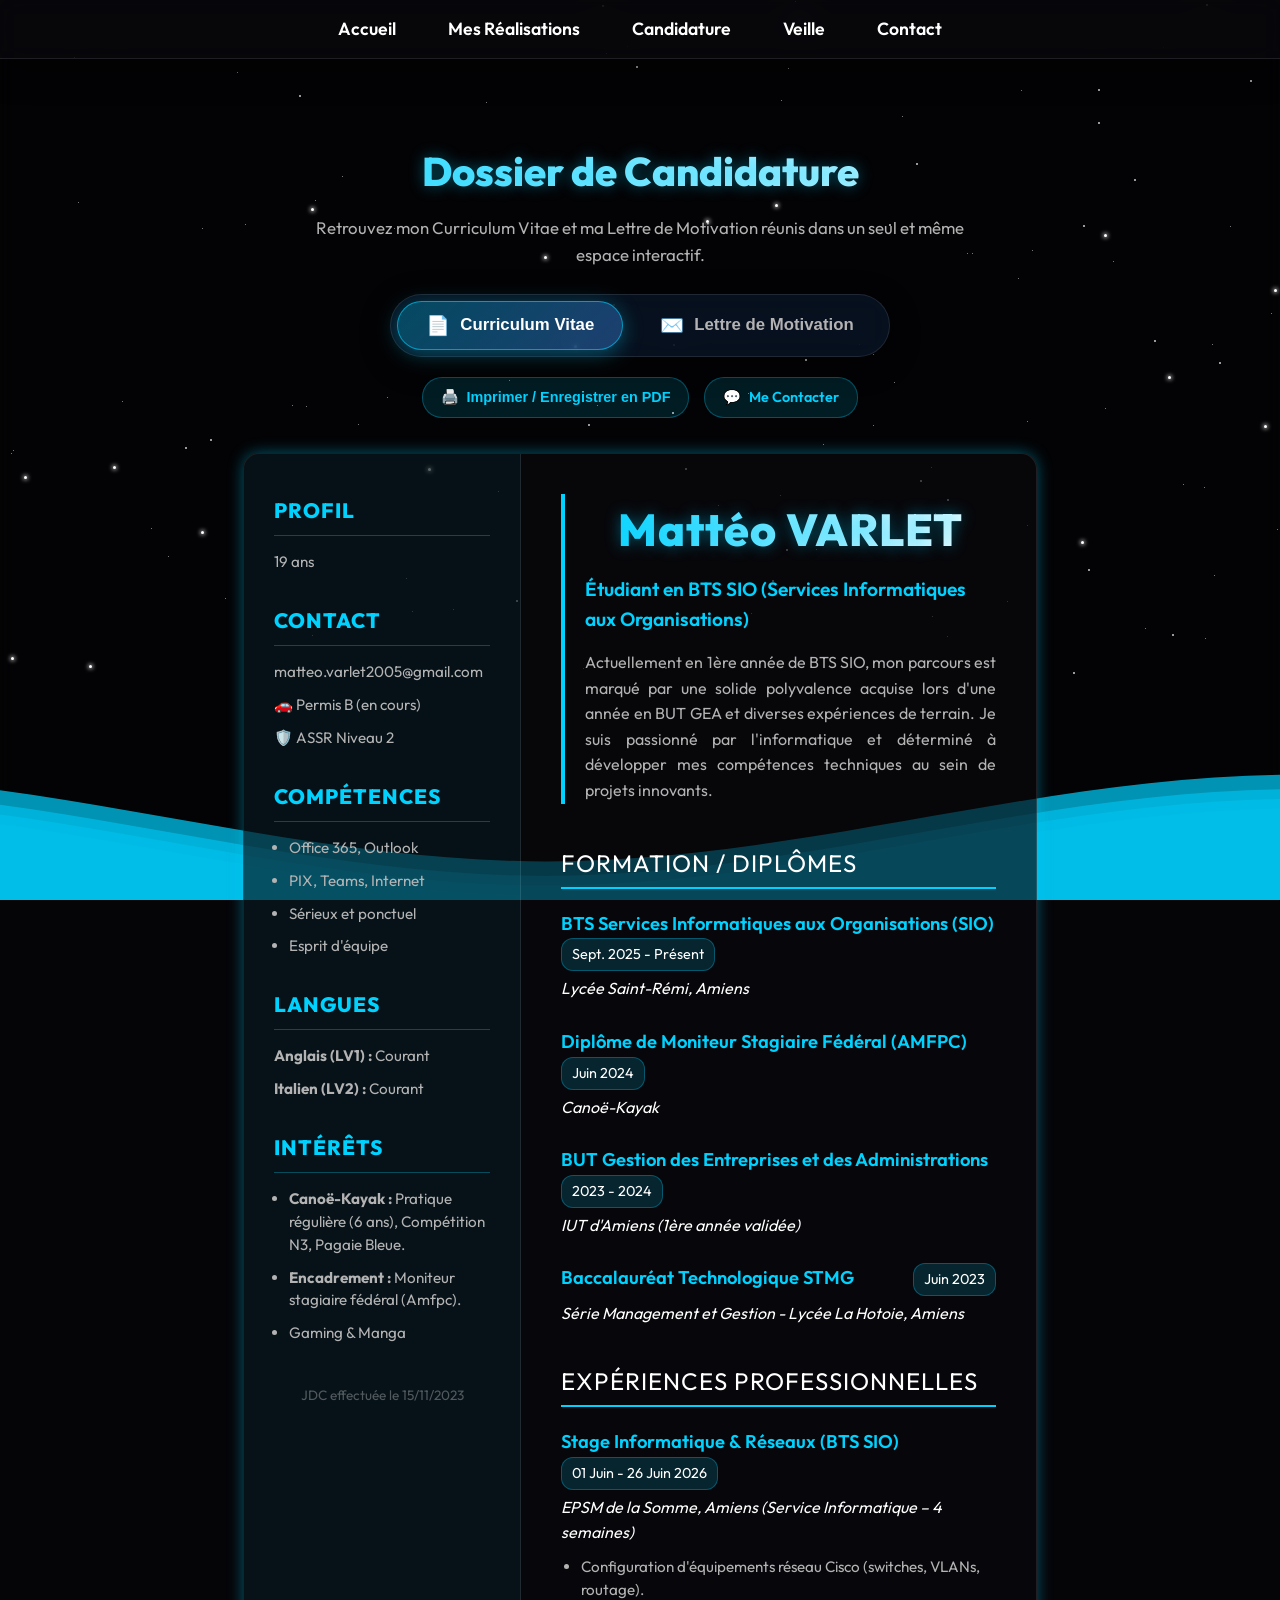
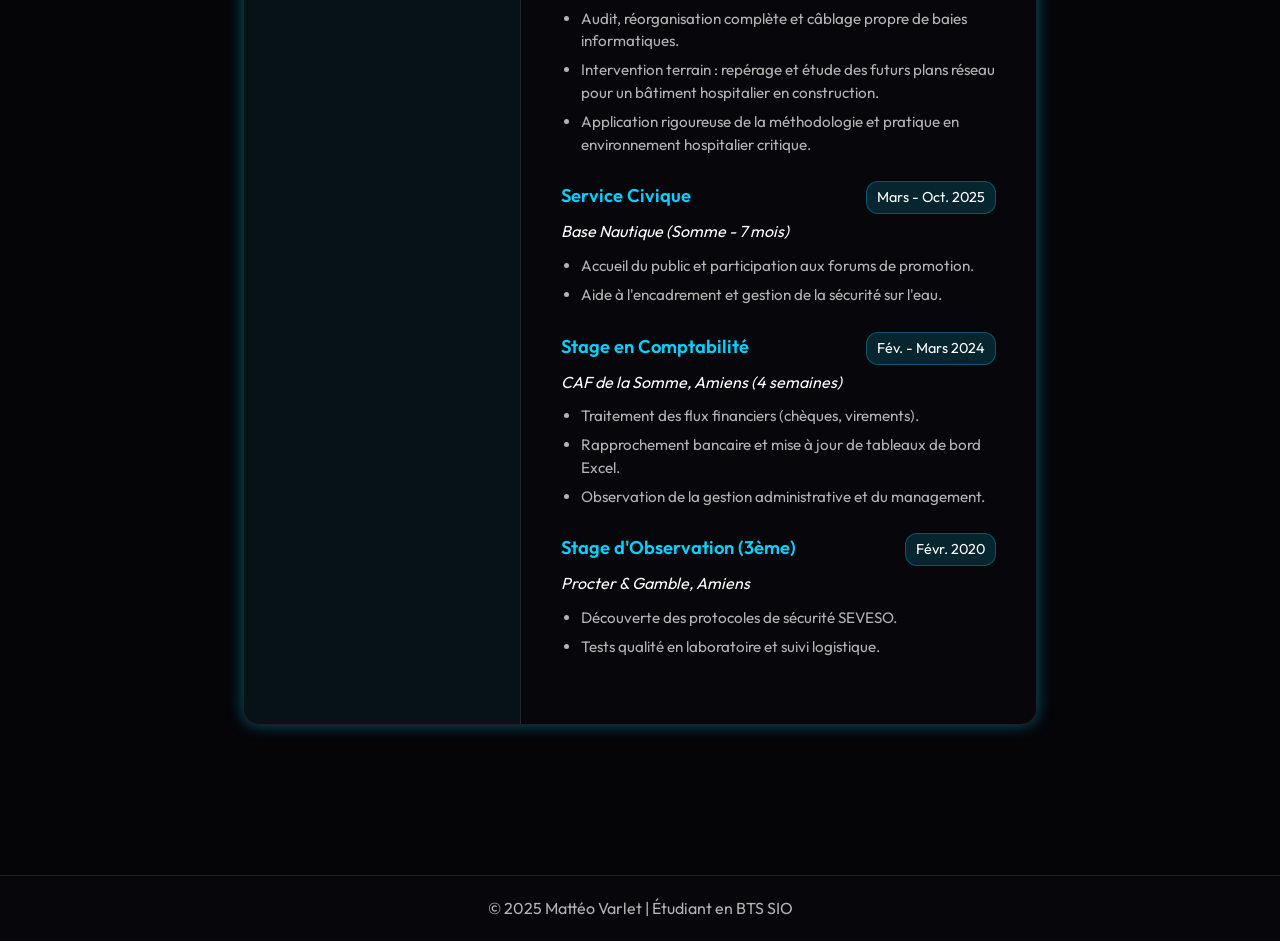
==== commit 8689cefd: "Add files via upload" ====
--- a/candidature.html
+++ b/candidature.html
@@ -442,6 +442,7 @@
                     
                     <h2>Contact</h2>
                     <p>matteo.varlet2005@gmail.com</p>
+                    <p>🚗 Permis B (en cours)</p>
                     <p>🛡️ ASSR Niveau 2</p>
                     
                     <h2>Compétences</h2>
@@ -531,7 +532,7 @@
                             <span class="cv-item-title">Service Civique</span>
                             <span class="cv-item-date">Mars - Oct. 2025</span>
                         </div>
-                        <span class="cv-item-sub">Base Nautique de Picquigny (7 mois)</span>
+                        <span class="cv-item-sub">Base Nautique (Somme - 7 mois)</span>
                         <ul>
                             <li>Accueil du public et participation aux forums de promotion.</li>
                             <li>Aide à l'encadrement et gestion de la sécurité sur l'eau.</li>
